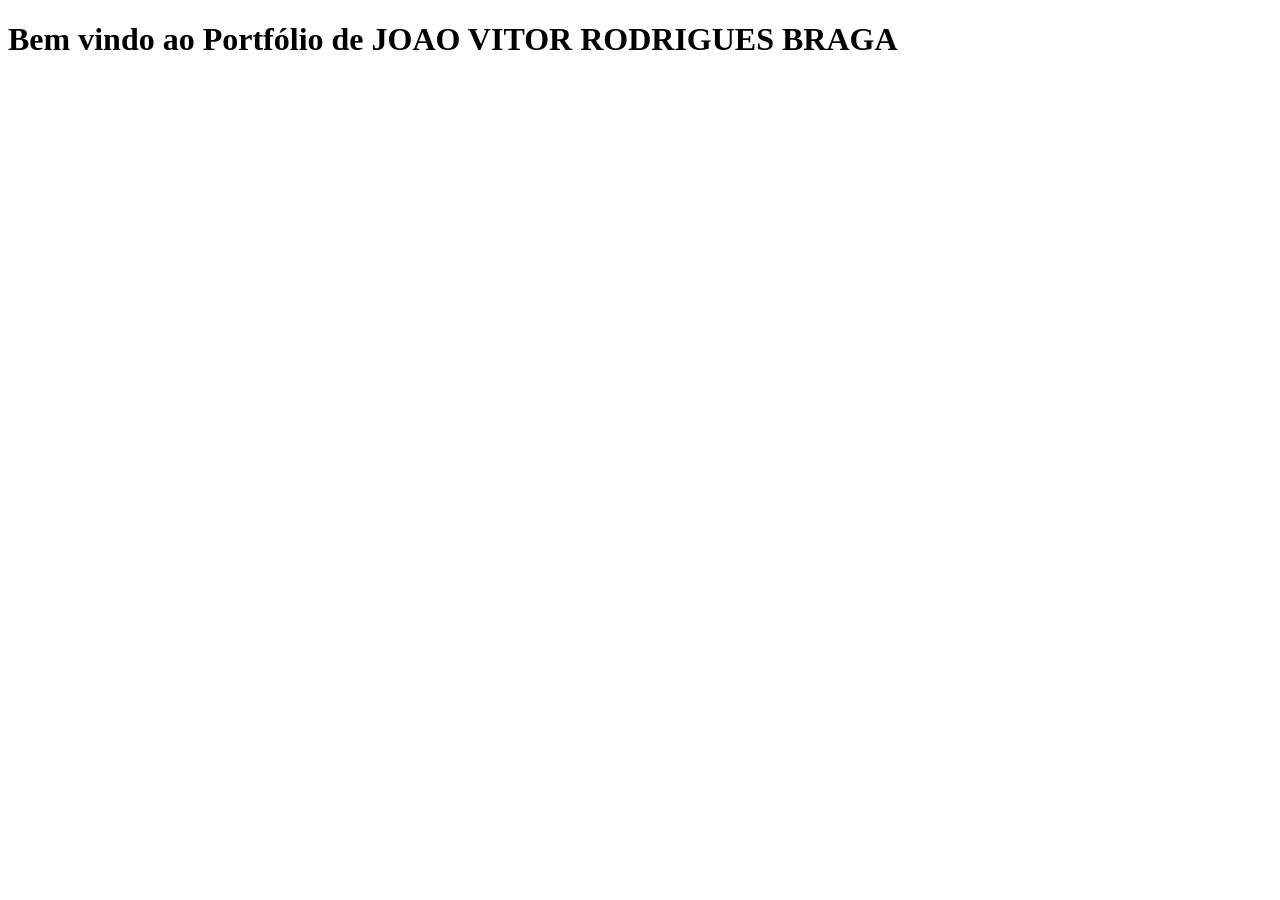
==== docs/index.html @ 85170662 "Criação do arquivo docs/index.html" ====
<!DOCTYPE html>
<html lang="pt-br">
<head>
    <meta charset="UTF-8">
    <title>Portfólio - JOAO VITOR RODRIGUES BRAGA</title>
</head>
<body>
    <h1>Bem vindo ao Portfólio de JOAO VITOR RODRIGUES BRAGA</h1>
</body>
</html>
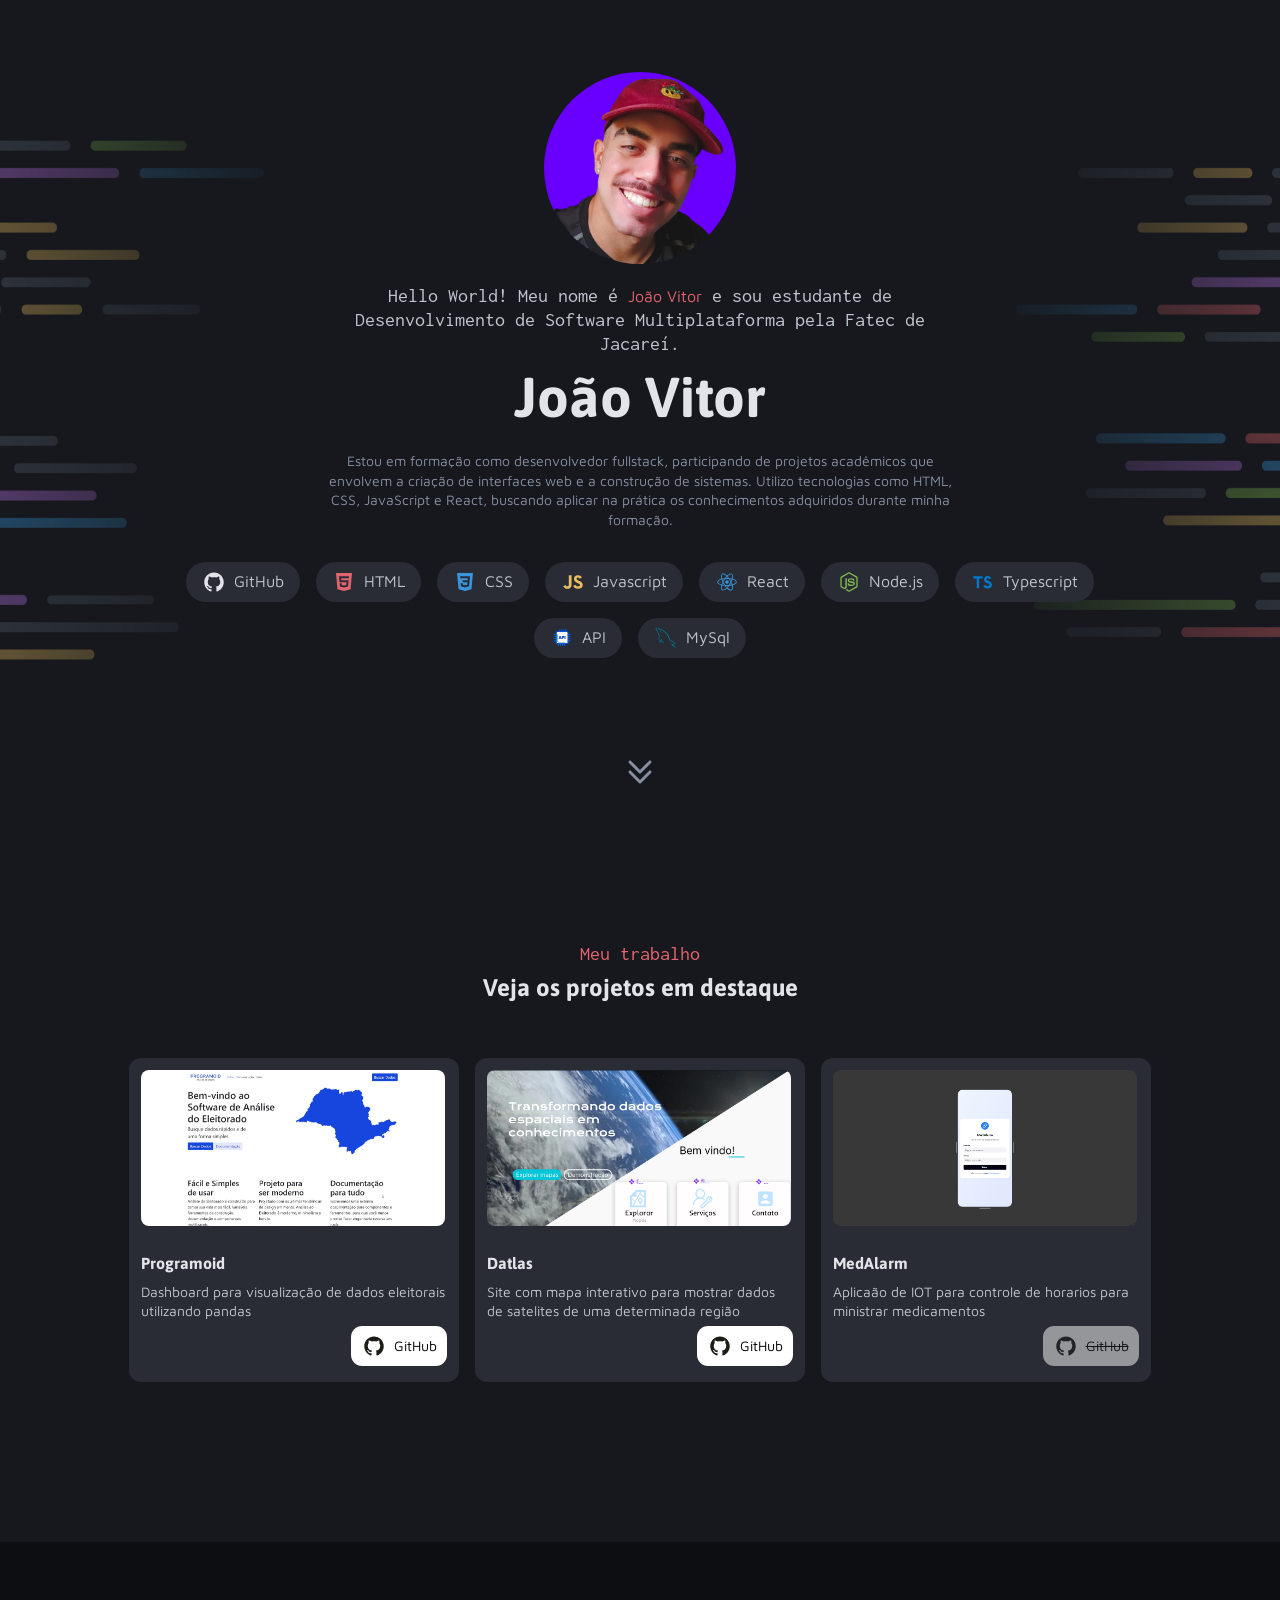
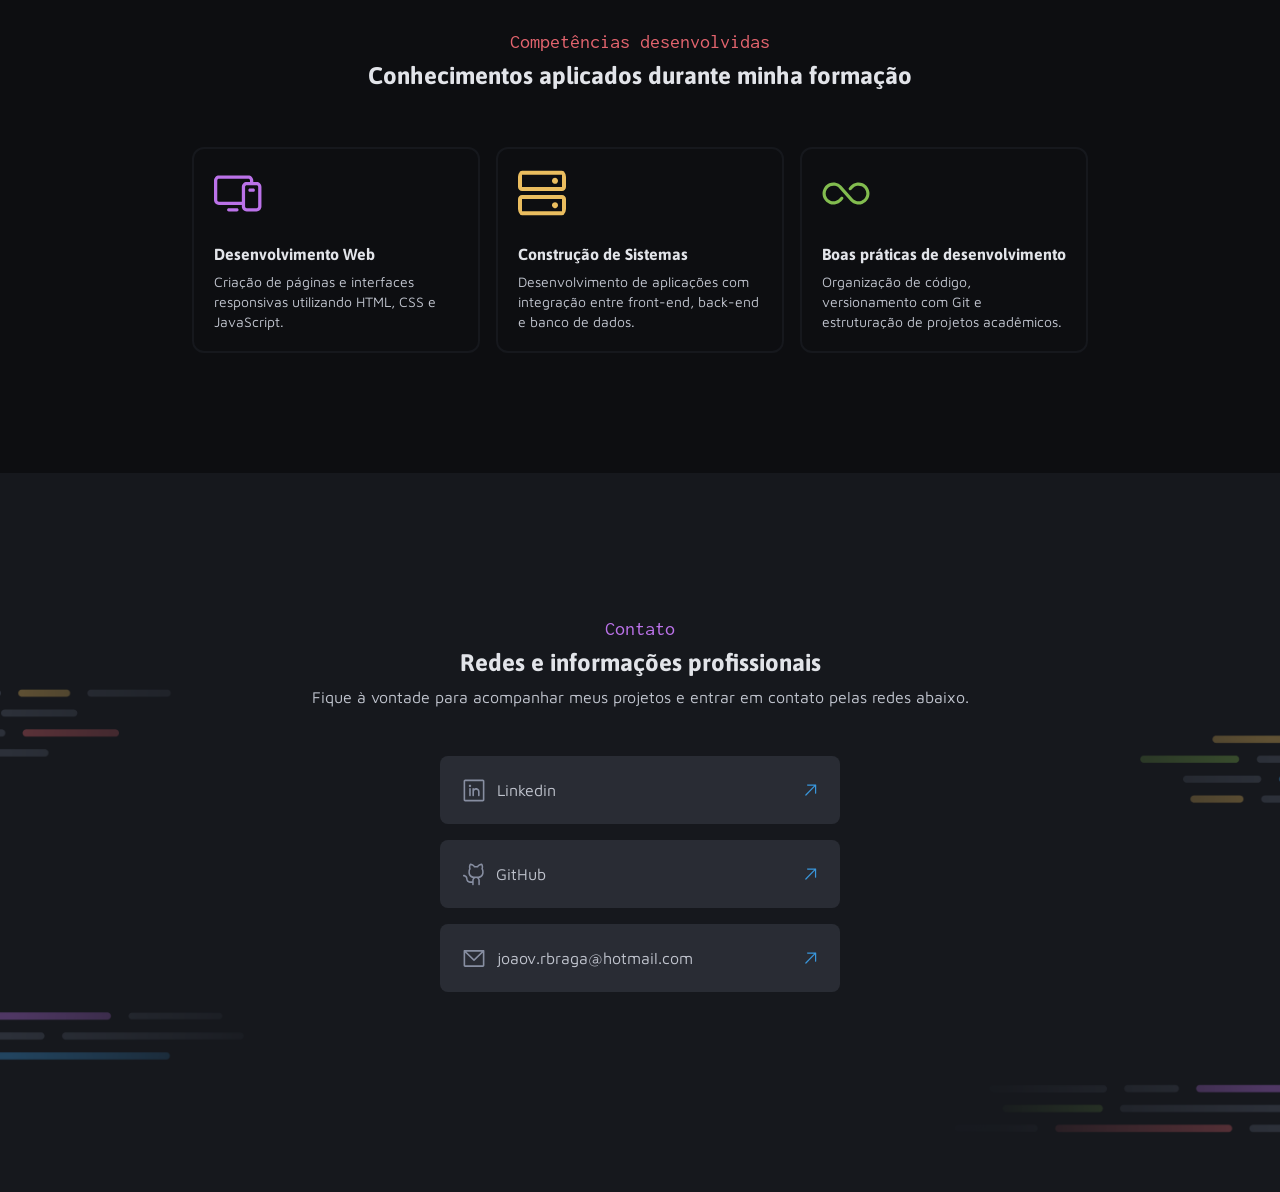
==== commit 42c8f9d7: "fix: ajuste na estrutura do portifolio" ====
--- a/docs/index.html
+++ b/docs/index.html
@@ -1,11 +1,185 @@
+<!doctype html>
+<html lang="pt-br">
+	<head>
+		<link rel="preconnect" href="https://fonts.googleapis.com" />
+		<link rel="preconnect" href="https://fonts.gstatic.com" crossorigin />
 
-<!DOCTYPE html>
-<html lang="pt-br">
-<head>
-    <meta charset="UTF-8">
-    <title>Portfólio - JOAO VITOR RODRIGUES BRAGA</title>
-</head>
-<body>
-    <h1>Bem vindo ao Portfólio de JOAO VITOR RODRIGUES BRAGA</h1>
-</body>
+		<meta charset="UTF-8" />
+		<meta name="viewport" content="width=device-width, initial-scale=1.0" />
+		<title>Portifólio Dev</title>
+
+		<link
+			href="https://fonts.googleapis.com/css2?family=Asap:ital,wght@0,700;1,700&family=Inconsolata:wght@200..900&family=Maven+Pro&display=swap"
+			rel="stylesheet"
+		/>
+		<link rel="stylesheet" href="./styles/index.css" />
+	</head>
+
+	<body>
+		<header>
+			<section id="apresentation" class="container">
+				<img src="./assets/User.png" alt="" />
+				<p>Hello World! Meu nome é <span>João Vitor</span> e sou estudante de Desenvolvimento de Software Multiplataforma pela Fatec de Jacareí.</p>
+				<h1>João Vitor</h1>
+				<span>
+					Estou em formação como desenvolvedor fullstack, participando de projetos acadêmicos que envolvem a criação de interfaces web e a construção de
+					sistemas. Utilizo tecnologias como HTML, CSS, JavaScript e React, buscando aplicar na prática os conhecimentos adquiridos durante minha formação.
+				</span>
+			</section>
+			<section id="features" class="container">
+				<div>
+					<img src="./assets/icons/GitHub.svg" alt="" />
+					<span>GitHub</span>
+				</div>
+				<div>
+					<img src="./assets/icons/HTML.svg" alt="" />
+					<span>HTML</span>
+				</div>
+				<div>
+					<img src="./assets/icons/CSS.svg" alt="" />
+					<span>CSS</span>
+				</div>
+				<div>
+					<img src="./assets/icons/JavaScript.svg" alt="" />
+					<span>Javascript</span>
+				</div>
+				<div>
+					<img src="./assets/icons/React.svg" alt="" />
+					<span>React</span>
+				</div>
+				<div>
+					<img src="./assets/icons/Node.js.svg" alt="" />
+					<span>Node.js</span>
+				</div>
+				<div>
+					<img src="./assets/icons/typescript.svg" alt="" />
+					<span>Typescript</span>
+				</div>
+				<div>
+					<img src="./assets/icons/api-rest.svg" alt="" />
+					<span>API</span>
+				</div>
+				<div>
+					<img src="./assets/icons/mysql.svg" alt="" />
+					<span>MySql</span>
+				</div>
+			</section>
+
+			<img src="./assets/icons/CaretDoubleDown.svg" alt="" />
+		</header>
+		<main>
+			<section class="header-sections">
+				<span>Meu trabalho</span>
+				<h3>Veja os projetos em destaque</h3>
+			</section>
+			<section id="projects" class="card">
+				<figure>
+					<img src="./assets/images/Thumbnail_Analise_Eleitorado.png" alt="" />
+					<figcaption>
+						<p>Programoid</p>
+						<span>Dashboard para visualização de dados eleitorais utilizando pandas</span>
+					</figcaption>
+					<div class="buttons-projects">
+						<a href="https://github.com/jvrb/Analise-Eleitorado" target="_blank">
+							<button>
+								<img src="./assets/icons/GitHub.svg" alt="" />
+								<span>GitHub</span>
+							</button>
+						</a>
+					</div>
+				</figure>
+				<figure>
+					<img src="./assets/images/Thumbnail_Datlas.png" alt="" />
+					<figcaption>
+						<p>Datlas</p>
+						<span>Site com mapa interativo para mostrar dados de satelites de uma determinada região</span>
+					</figcaption>
+					<div class="buttons-projects">
+						<a href="https://github.com/jvrb/Datlas-3DSM" target="_blank">
+							<button>
+								<img src="./assets/icons/GitHub.svg" alt="" />
+								<span>GitHub</span>
+							</button>
+						</a>
+					</div>
+				</figure>
+				<figure>
+					<img src="./assets/images/Thumbnail_MedAlarm.png" alt="" />
+					<figcaption>
+						<p>MedAlarm</p>
+						<span>Aplicaão de IOT para controle de horarios para ministrar medicamentos</span>
+					</figcaption>
+					<div class="buttons-projects disable">
+						<a>
+							<button>
+								<img src="./assets/icons/GitHub.svg" alt="" />
+								<span>GitHub</span>
+							</button>
+						</a>
+					</div>
+				</figure>
+			</section>
+		</main>
+		<aside>
+			<section class="header-sections" class="container">
+				<span>Competências desenvolvidas</span>
+				<h3>Conhecimentos aplicados durante minha formação</h3>
+			</section>
+			<section id="card-services" class="container grid-column grid-cols-3 card">
+				<figure class="card-services">
+					<img src="./assets/icons/websites.svg" alt="" />
+					<figcaption>
+						<p>Desenvolvimento Web</p>
+						<span>Criação de páginas e interfaces responsivas utilizando HTML, CSS e JavaScript.</span>
+					</figcaption>
+				</figure>
+				<figure class="card-services">
+					<img src="./assets/icons/api.svg" alt="" />
+					<figcaption>
+						<p>Construção de Sistemas</p>
+						<span>Desenvolvimento de aplicações com integração entre front-end, back-end e banco de dados.</span>
+					</figcaption>
+				</figure>
+				<figure class="card-services">
+					<img src="./assets/icons/devops.svg" alt="" />
+					<figcaption>
+						<p>Boas práticas de desenvolvimento</p>
+						<span>Organização de código, versionamento com Git e estruturação de projetos acadêmicos.</span>
+					</figcaption>
+				</figure>
+			</section>
+		</aside>
+		<footer>
+			<section class="header-sections" class="container">
+				<span>Contato</span>
+				<h3>Redes e informações profissionais</h3>
+				<p>Fique à vontade para acompanhar meus projetos e entrar em contato pelas redes abaixo.</p>
+			</section>
+			<section>
+				<a href="https://www.linkedin.com/in/joaovitor-rodriguesbraga/" target="_blank">
+					<div class="card-social-media container">
+						<img src="./assets/icons/linkedin.svg" alt="" />
+						<p>Linkedin</p>
+						<span></span>
+					</div>
+				</a>
+				<a href="https://github.com/jvrb" target="_blank">
+					<div class="card-social-media container">
+						<img src="./assets/icons/github-icon.svg" alt="" />
+						<p>GitHub</p>
+						<span></span>
+					</div>
+				</a>
+				<a href="mailto:joaov.rbraga@hotmail.com">
+					<div class="card-social-media container">
+						<img src="./assets/icons/email.svg" alt="" />
+
+						<p>joaov.rbraga@hotmail.com</p>
+
+						<span></span>
+					</div>
+				</a>
+			</section>
+		</footer>
+	</body>
 </html>
--- a/docs/styles/index.css
+++ b/docs/styles/index.css
@@ -0,0 +1,6 @@
+@import url(global.css);
+@import url(header.css);
+@import url(main.css);
+@import url(aside.css);
+@import url(footer.css);
+@import url(utility.css);
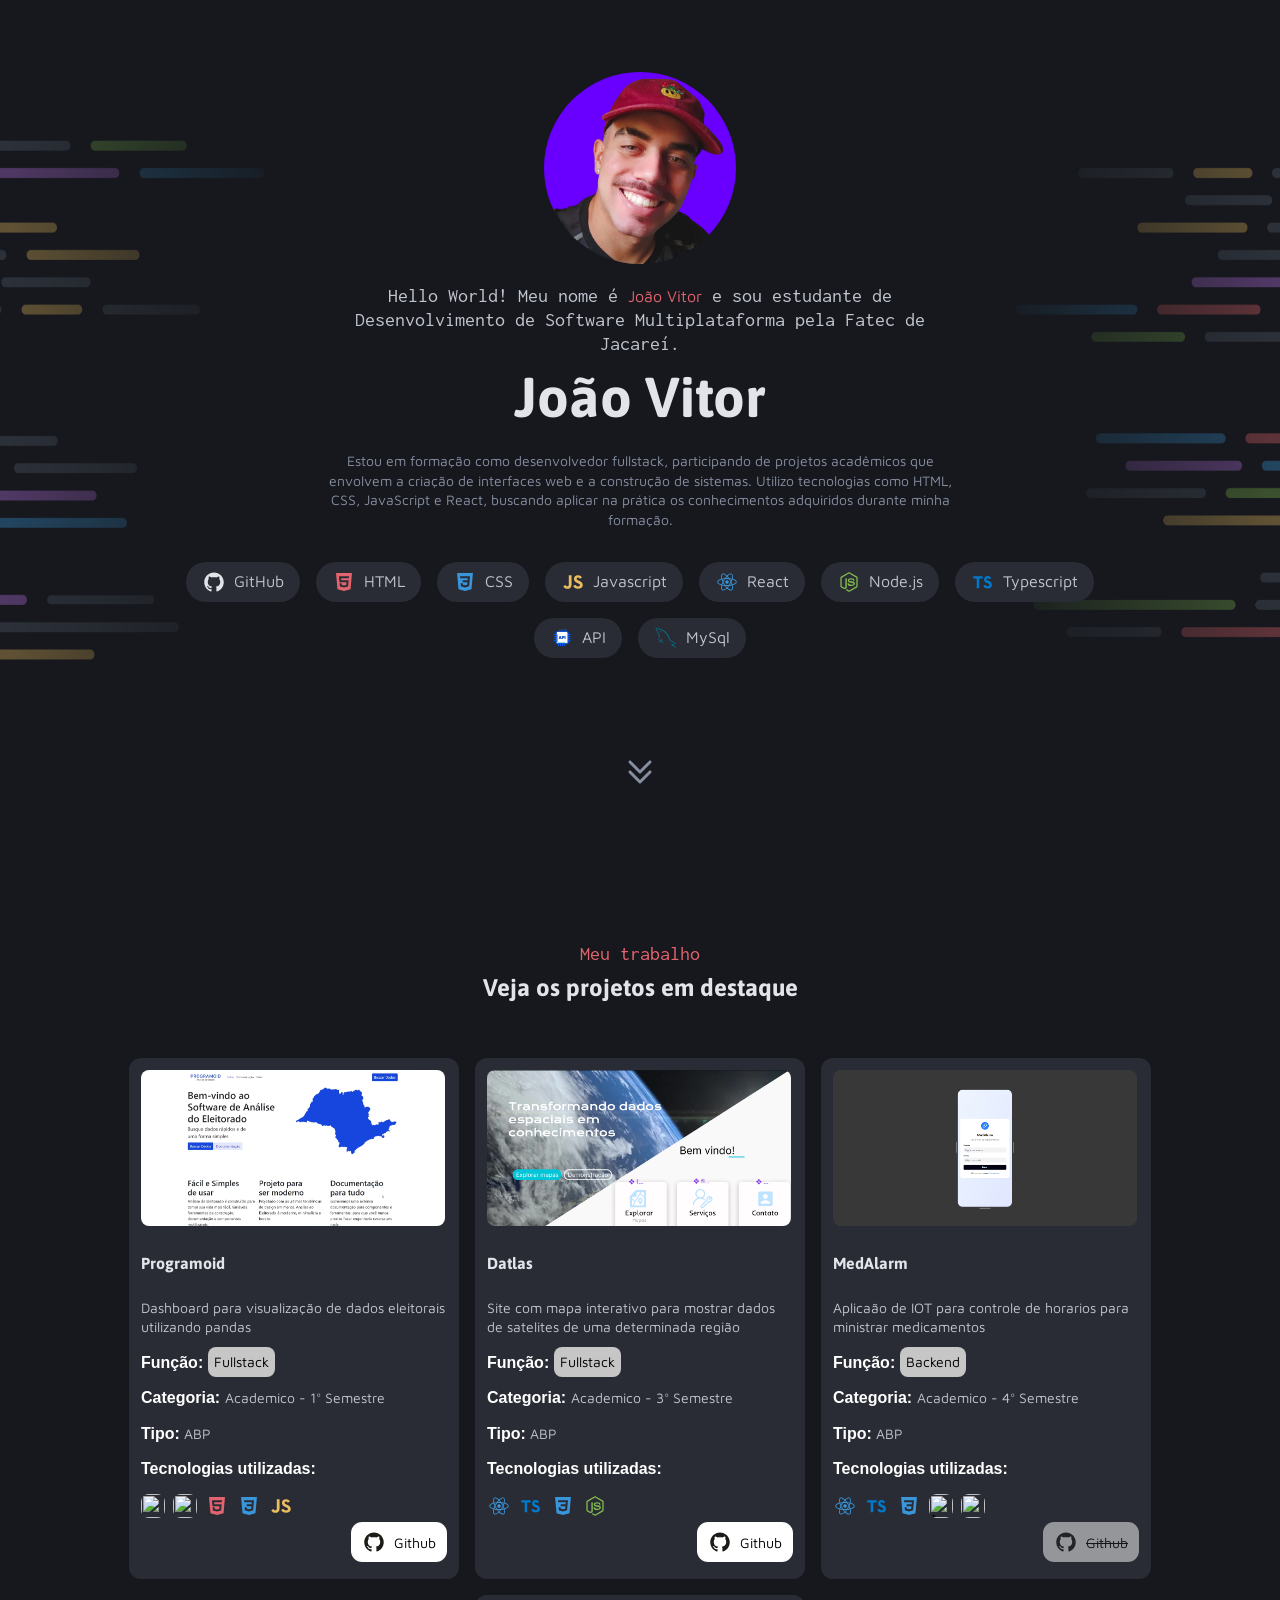
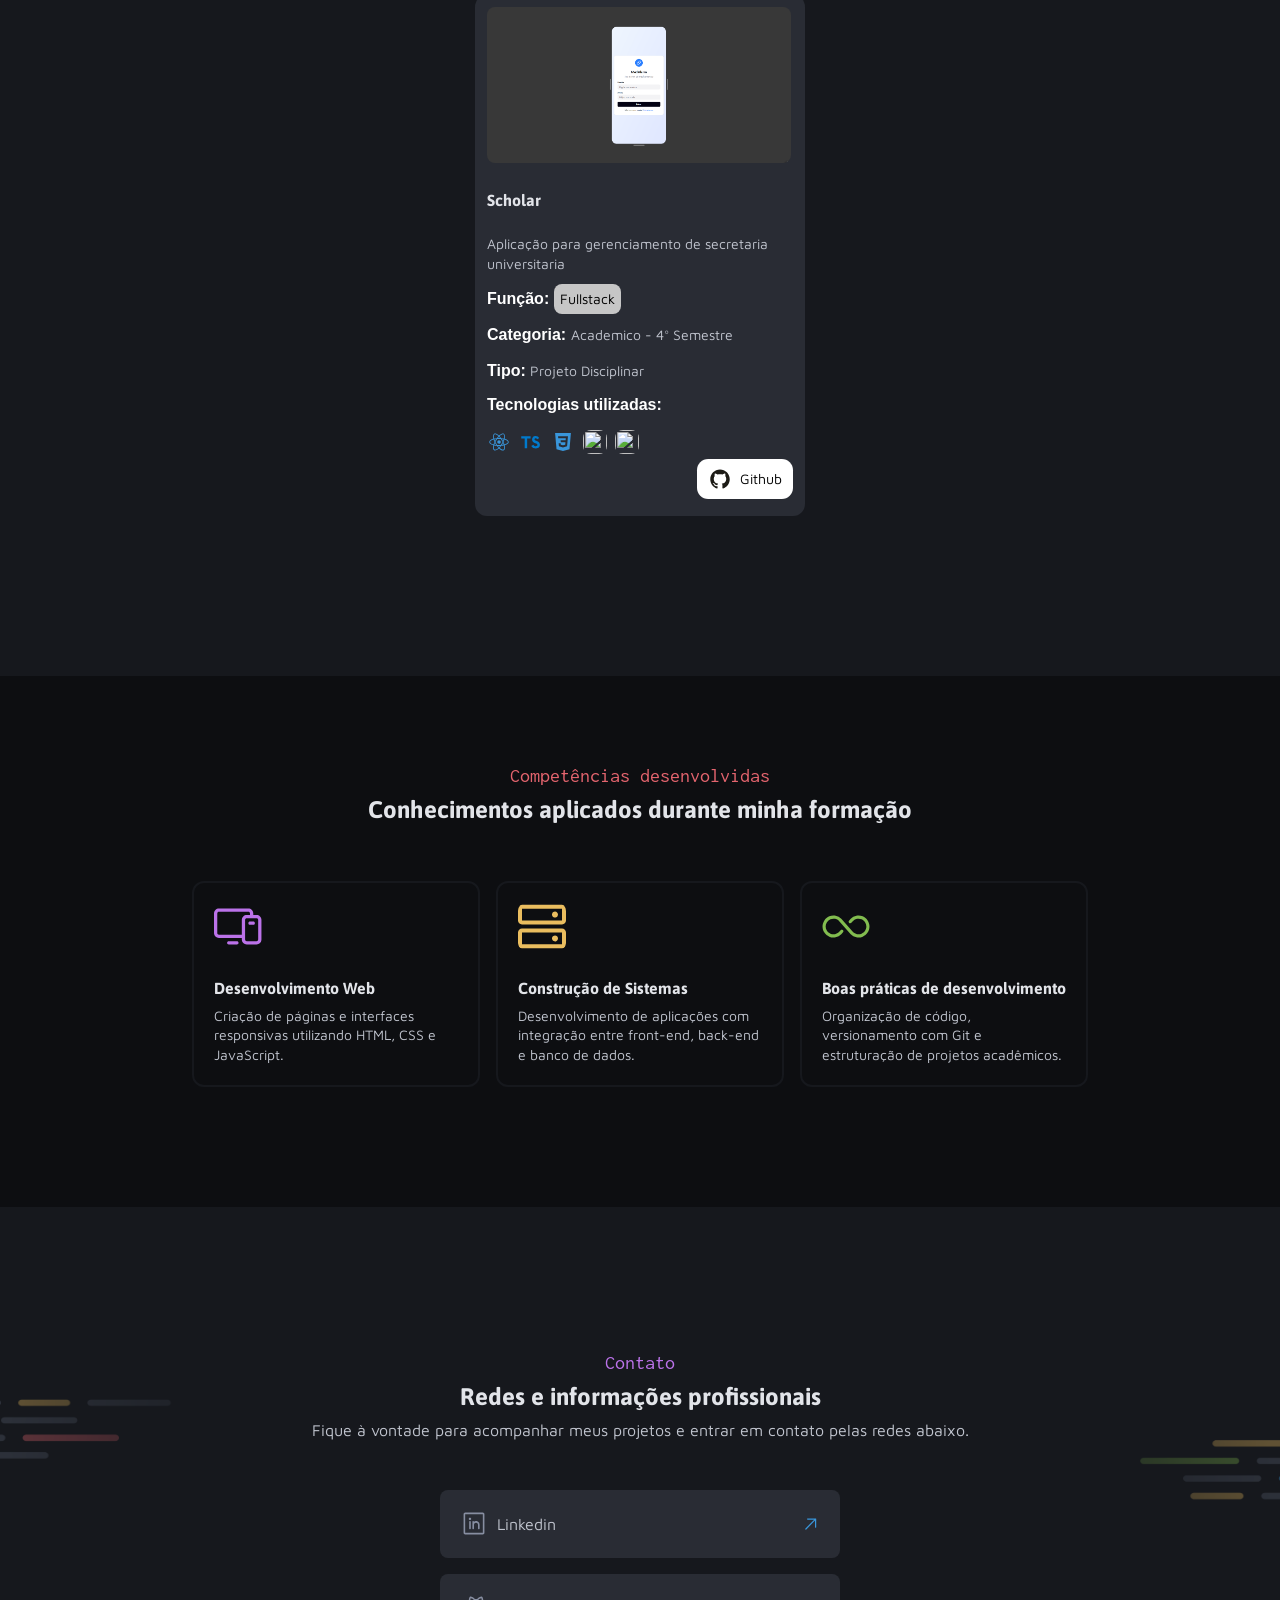
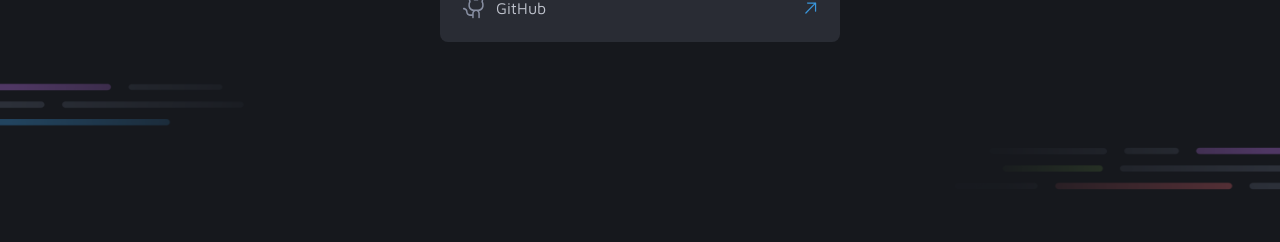
==== commit 6f2d40cb: "add: funcao nos projeto, categoria, tipo e semestre" ====
--- a/docs/index.html
+++ b/docs/index.html
@@ -6,13 +6,14 @@
 
 		<meta charset="UTF-8" />
 		<meta name="viewport" content="width=device-width, initial-scale=1.0" />
-		<title>Portifólio Dev</title>
+		<title>João Vitor Rodrigues Braga</title>
 
 		<link
 			href="https://fonts.googleapis.com/css2?family=Asap:ital,wght@0,700;1,700&family=Inconsolata:wght@200..900&family=Maven+Pro&display=swap"
 			rel="stylesheet"
 		/>
 		<link rel="stylesheet" href="./styles/index.css" />
+		
 	</head>
 
 	<body>
@@ -73,51 +74,6 @@
 				<h3>Veja os projetos em destaque</h3>
 			</section>
 			<section id="projects" class="card">
-				<figure>
-					<img src="./assets/images/Thumbnail_Analise_Eleitorado.png" alt="" />
-					<figcaption>
-						<p>Programoid</p>
-						<span>Dashboard para visualização de dados eleitorais utilizando pandas</span>
-					</figcaption>
-					<div class="buttons-projects">
-						<a href="https://github.com/jvrb/Analise-Eleitorado" target="_blank">
-							<button>
-								<img src="./assets/icons/GitHub.svg" alt="" />
-								<span>GitHub</span>
-							</button>
-						</a>
-					</div>
-				</figure>
-				<figure>
-					<img src="./assets/images/Thumbnail_Datlas.png" alt="" />
-					<figcaption>
-						<p>Datlas</p>
-						<span>Site com mapa interativo para mostrar dados de satelites de uma determinada região</span>
-					</figcaption>
-					<div class="buttons-projects">
-						<a href="https://github.com/jvrb/Datlas-3DSM" target="_blank">
-							<button>
-								<img src="./assets/icons/GitHub.svg" alt="" />
-								<span>GitHub</span>
-							</button>
-						</a>
-					</div>
-				</figure>
-				<figure>
-					<img src="./assets/images/Thumbnail_MedAlarm.png" alt="" />
-					<figcaption>
-						<p>MedAlarm</p>
-						<span>Aplicaão de IOT para controle de horarios para ministrar medicamentos</span>
-					</figcaption>
-					<div class="buttons-projects disable">
-						<a>
-							<button>
-								<img src="./assets/icons/GitHub.svg" alt="" />
-								<span>GitHub</span>
-							</button>
-						</a>
-					</div>
-				</figure>
 			</section>
 		</main>
 		<aside>
@@ -170,16 +126,9 @@
 						<span></span>
 					</div>
 				</a>
-				<a href="mailto:joaov.rbraga@hotmail.com">
-					<div class="card-social-media container">
-						<img src="./assets/icons/email.svg" alt="" />
-
-						<p>joaov.rbraga@hotmail.com</p>
-
-						<span></span>
-					</div>
-				</a>
 			</section>
 		</footer>
+
+		<script src="./script/script.js"></script>
 	</body>
 </html>
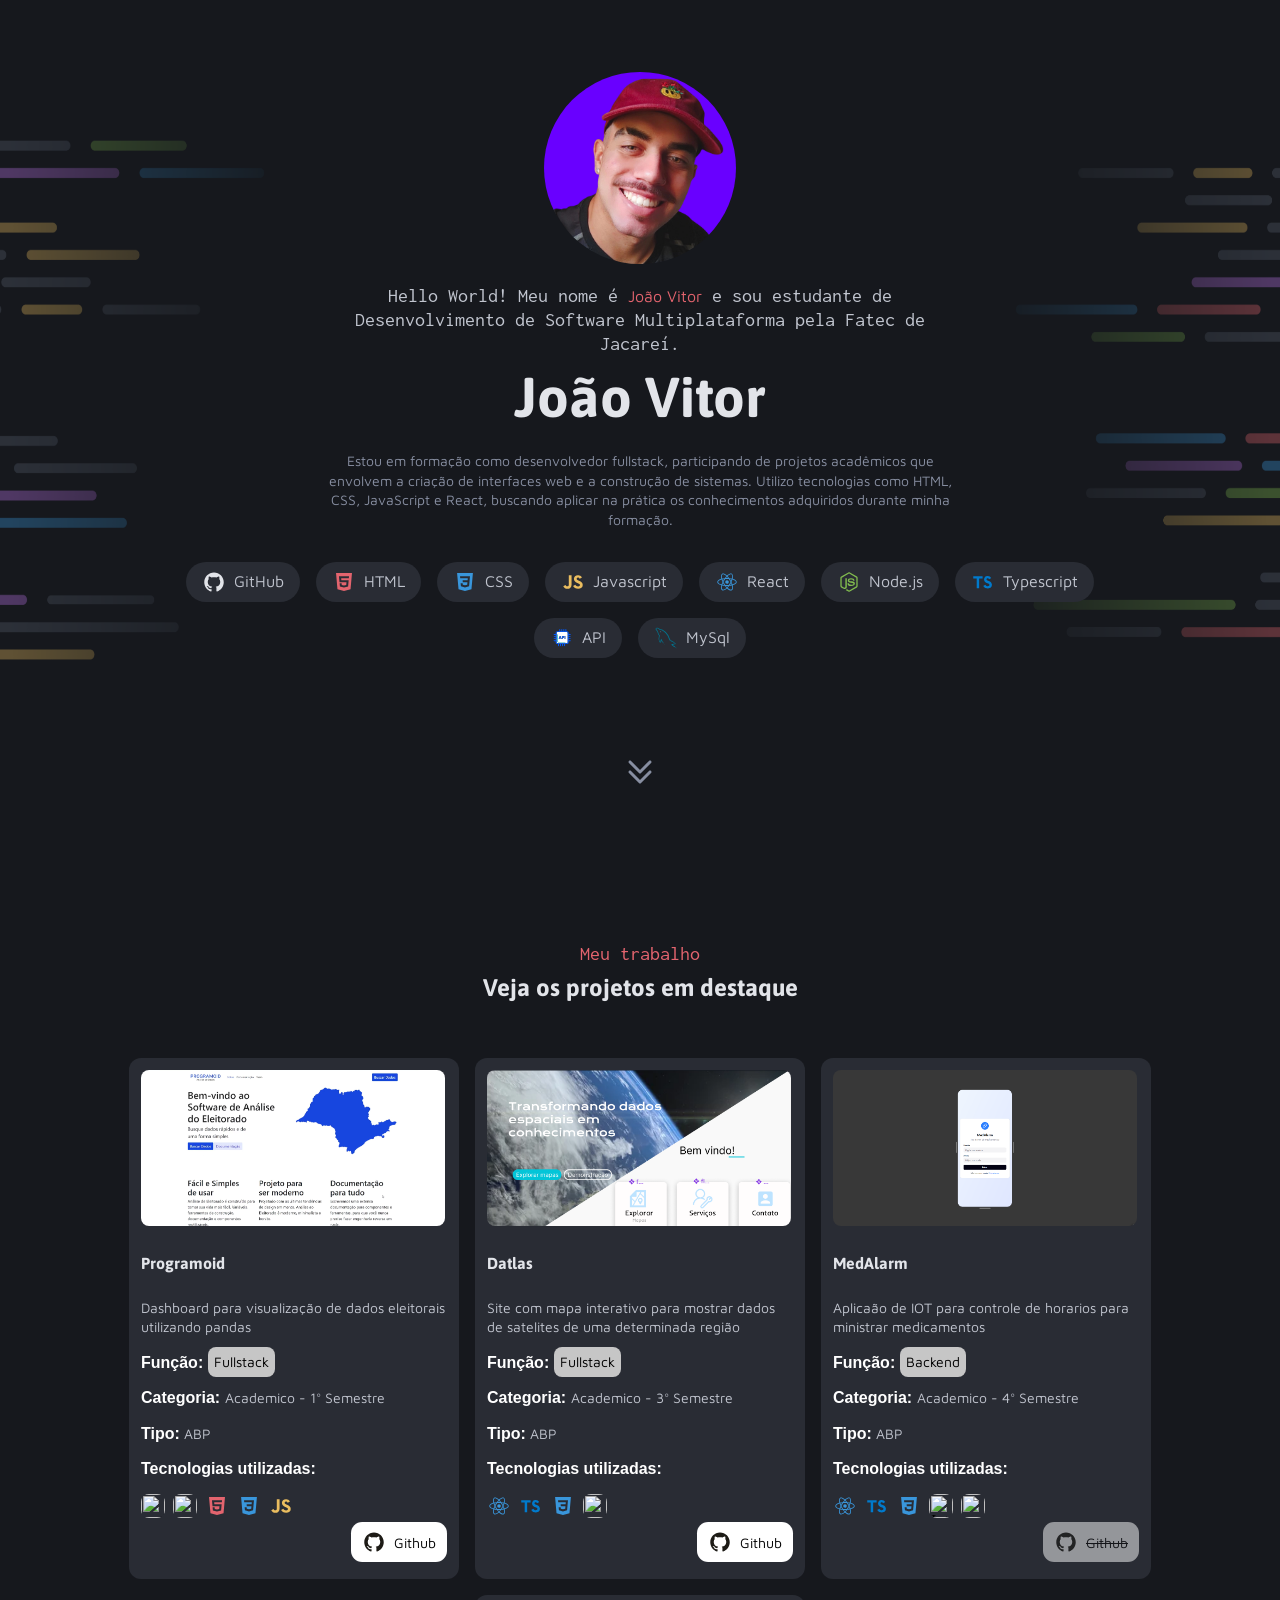
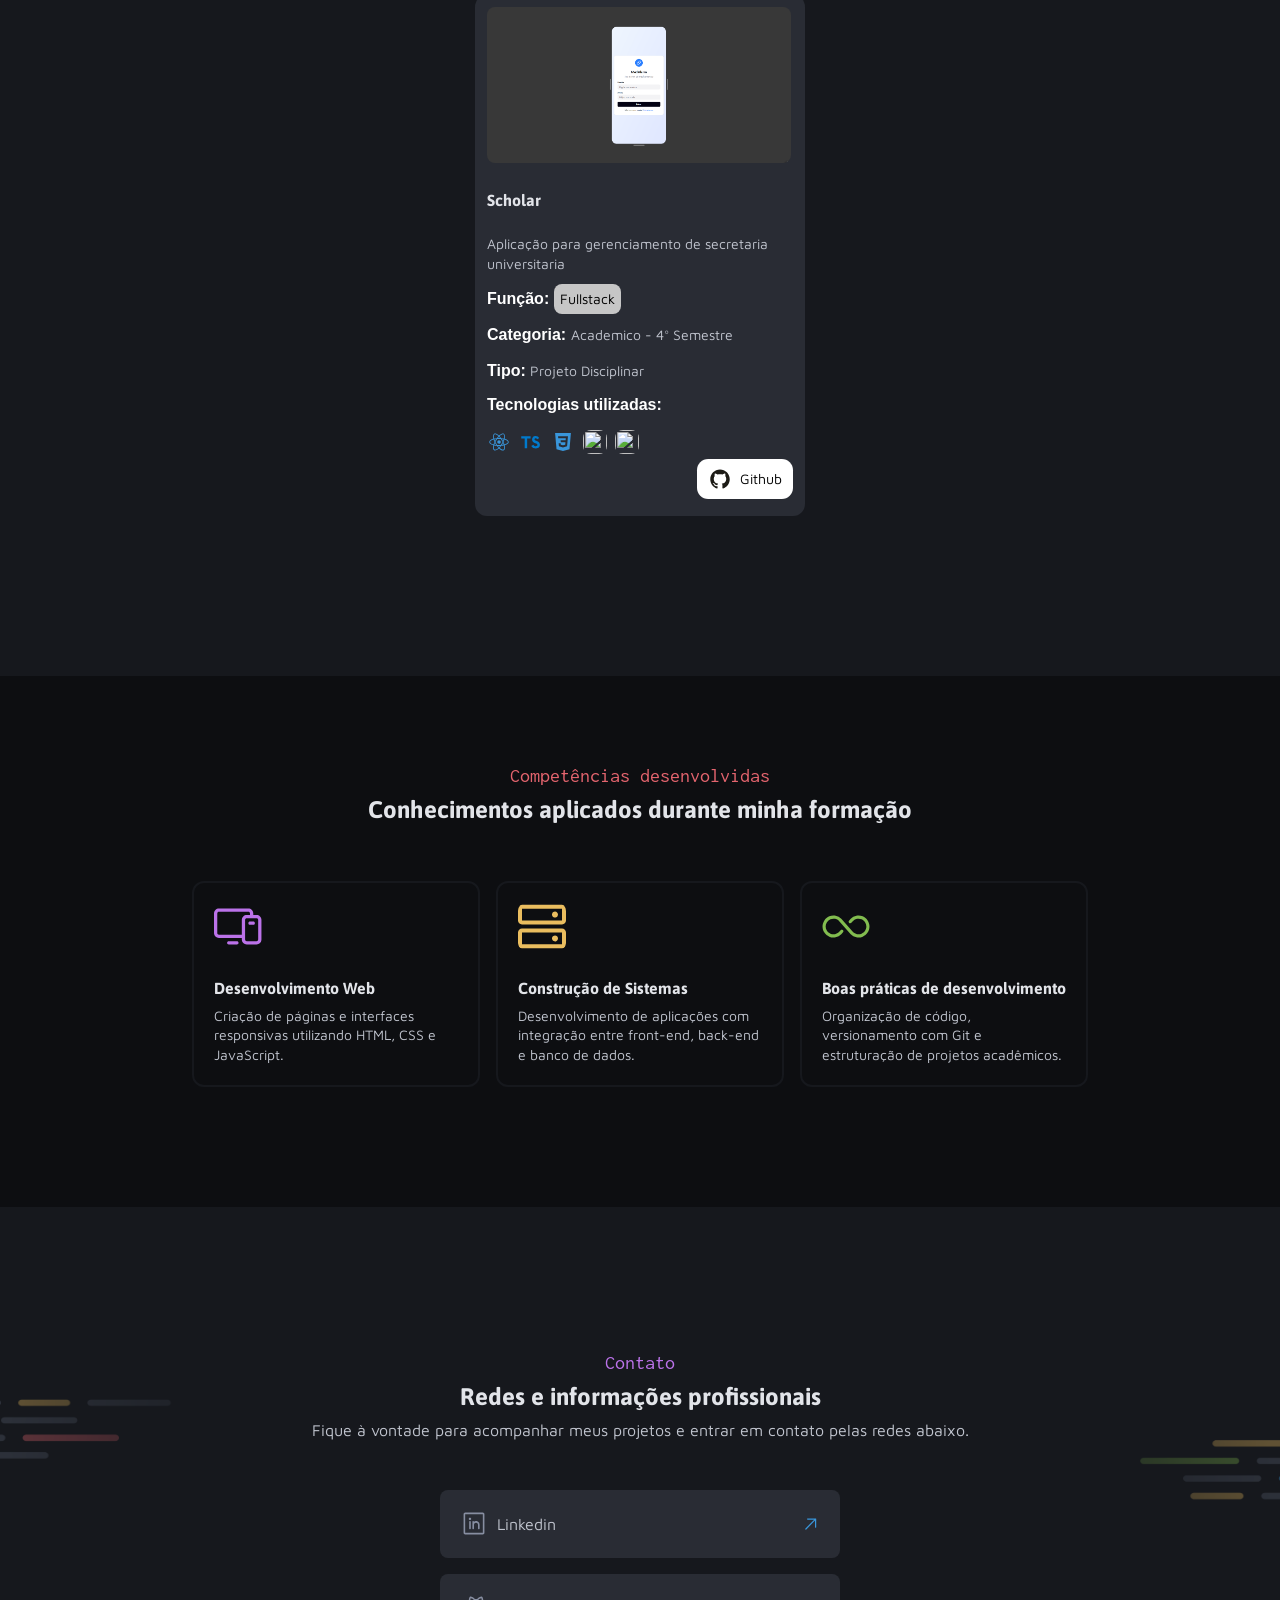
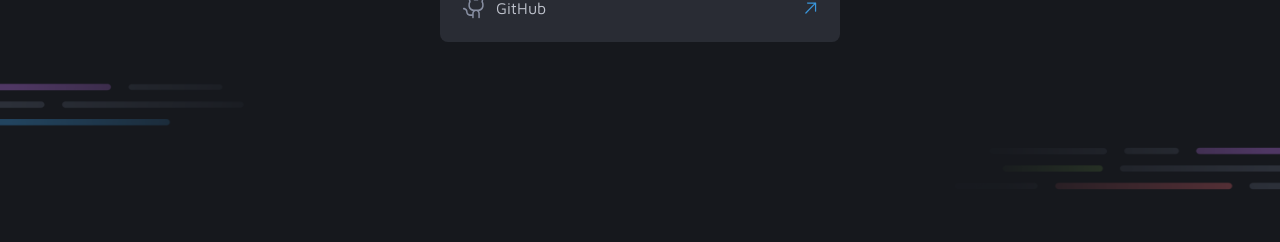
==== commit 28de5d4d: "fix: ajustando images" ====
--- a/docs/index.html
+++ b/docs/index.html
@@ -49,7 +49,7 @@
 					<span>React</span>
 				</div>
 				<div>
-					<img src="./assets/icons/Node.js.svg" alt="" />
+					<img src="./assets/icons/nodejs.svg" alt="" />
 					<span>Node.js</span>
 				</div>
 				<div>
